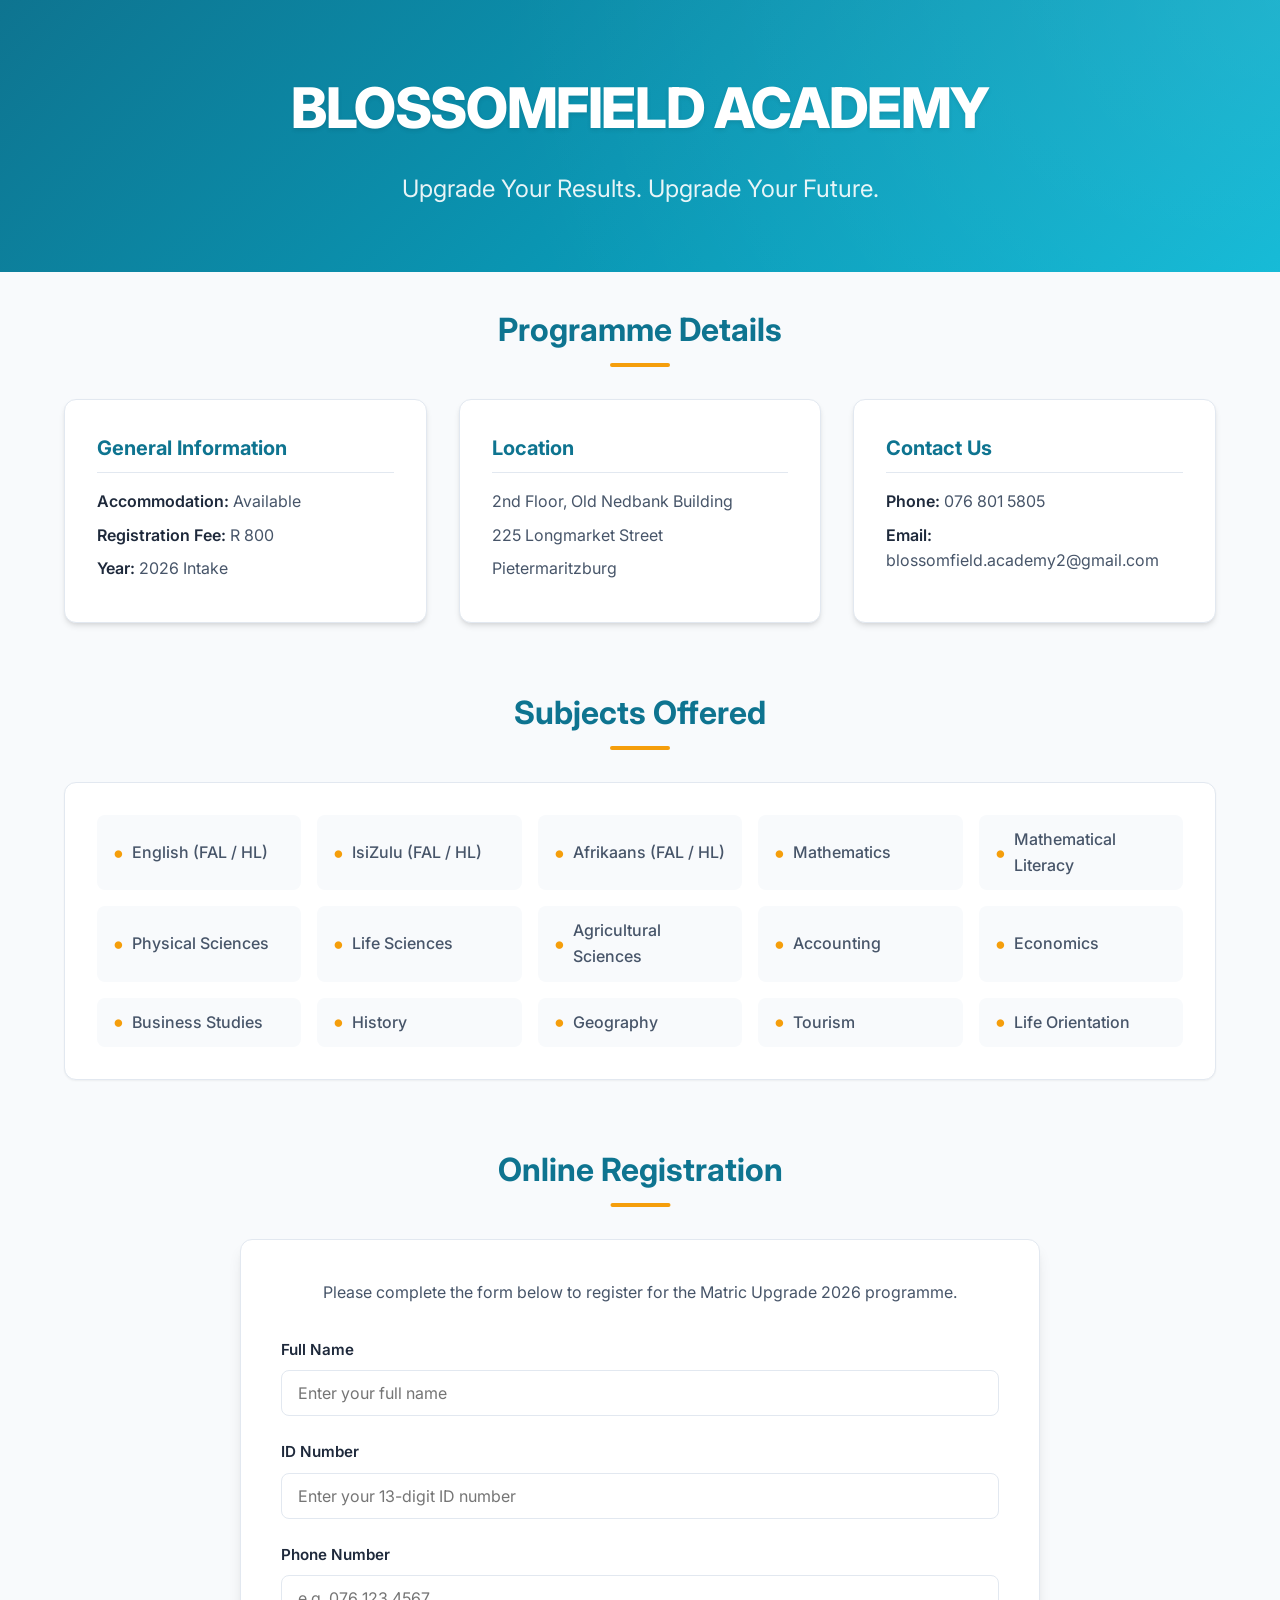
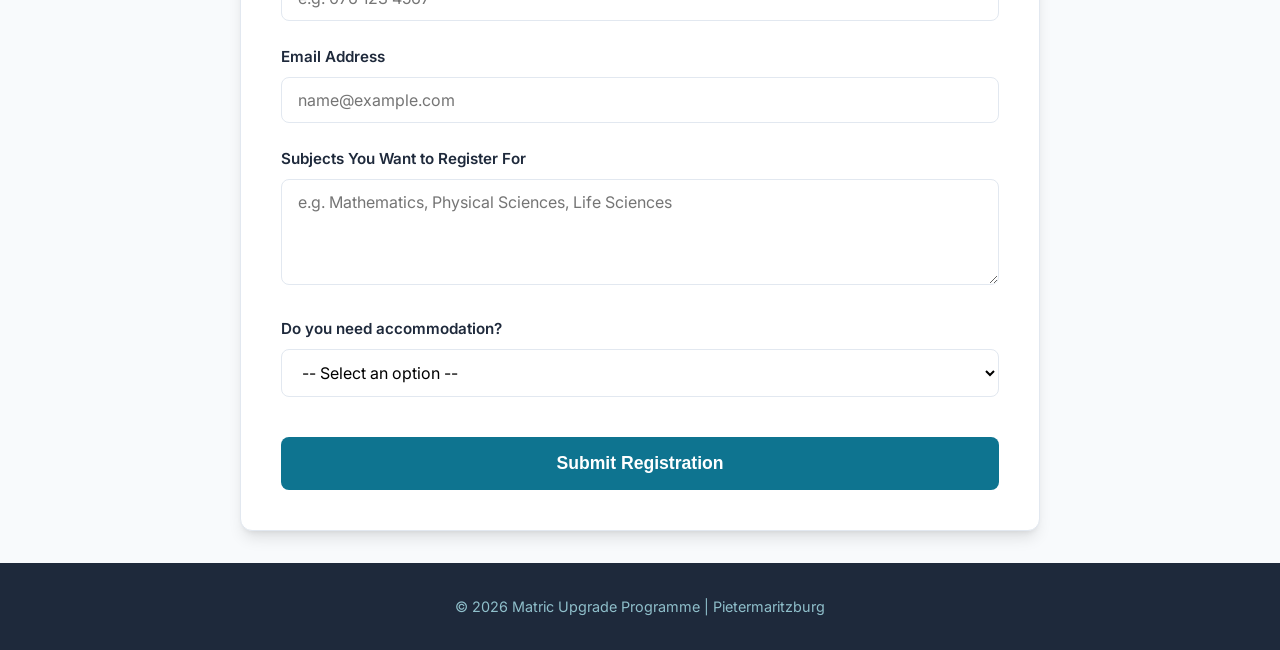
==== index.html @ 8e7c63e6 "Refactor codebase for Vercel deployment: structure fix and UI modernization" ====
<!DOCTYPE html>
<html lang="en">
<head>
    <meta charset="UTF-8">
    <meta name="viewport" content="width=device-width, initial-scale=1.0">
    <title>Matric Upgrade 2026 | Blossomfield Academy</title>
    <meta name="description" content="Upgrade your Matric results with Blossomfield Academy in Pietermaritzburg. 2026 Registrations Open. Accommodation available.">
    
    <!-- Google Fonts -->
    <link rel="preconnect" href="https://fonts.googleapis.com">
    <link rel="preconnect" href="https://fonts.gstatic.com" crossorigin>
    <link href="https://fonts.googleapis.com/css2?family=Inter:wght@400;500;600;700;800&display=swap" rel="stylesheet">
    
    <!-- Custom Styles -->
    <link rel="stylesheet" href="styles.css">
    
    <!-- Favicon -->
    <link rel="icon" href="data:image/svg+xml,<svg xmlns=%22http://www.w3.org/2000/svg%22 viewBox=%220 0 100 100%22><text y=%22.9em%22 font-size=%2290%22>🎓</text></svg>">
</head>
<body>

    <header>
        <h1>BLOSSOMFIELD ACADEMY</h1>
        <p>Upgrade Your Results. Upgrade Your Future.</p>
    </header>

    <main>
        <!-- Info Section -->
        <section class="info-container">
            <h2>Programme Details</h2>
            <div class="info-grid">
                <div class="card">
                    <h3>General Information</h3>
                    <p><strong>Accommodation:</strong> Available</p>
                    <p><strong>Registration Fee:</strong> R 800</p>
                    <p><strong>Year:</strong> 2026 Intake</p>
                </div>
                
                <div class="card">
                    <h3>Location</h3>
                    <p>2nd Floor, Old Nedbank Building</p>
                    <p>225 Longmarket Street</p>
                    <p>Pietermaritzburg</p>
                </div>
                
                <div class="card">
                    <h3>Contact Us</h3>
                    <p><strong>Phone:</strong> <a href="tel:0768015805" style="color:inherit; text-decoration:none;">076 801 5805</a></p>
                    <p><strong>Email:</strong> <a href="mailto:blossomfield.academy2@gmail.com" style="color:inherit; text-decoration:none;">blossomfield.academy2@gmail.com</a></p>
                </div>
            </div>
        </section>

        <!-- Subjects Section -->
        <section>
            <h2>Subjects Offered</h2>
            <div class="subjects-container">
                <ul class="subjects-list">
                    <li>English (FAL / HL)</li>
                    <li>IsiZulu (FAL / HL)</li>
                    <li>Afrikaans (FAL / HL)</li>
                    <li>Mathematics</li>
                    <li>Mathematical Literacy</li>
                    <li>Physical Sciences</li>
                    <li>Life Sciences</li>
                    <li>Agricultural Sciences</li>
                    <li>Accounting</li>
                    <li>Economics</li>
                    <li>Business Studies</li>
                    <li>History</li>
                    <li>Geography</li>
                    <li>Tourism</li>
                    <li>Life Orientation</li>
                </ul>
            </div>
        </section>

        <!-- Registration Form Section -->
        <section class="registration-section">
            <h2>Online Registration</h2>
            <div class="form-card">
                <p style="margin-bottom: 2rem; color: var(--text-secondary); text-align: center;">Please complete the form below to register for the Matric Upgrade 2026 programme.</p>
                
                <form action="#" method="post">
                    <div class="form-group">
                        <label for="fullname">Full Name</label>
                        <input type="text" id="fullname" name="fullname" required placeholder="Enter your full name" />
                    </div>

                    <div class="form-group">
                        <label for="idnumber">ID Number</label>
                        <input type="text" id="idnumber" name="idnumber" required placeholder="Enter your 13-digit ID number" />
                    </div>

                    <div class="form-group">
                        <label for="phone">Phone Number</label>
                        <input type="tel" id="phone" name="phone" required placeholder="e.g. 076 123 4567" />
                    </div>

                    <div class="form-group">
                        <label for="email">Email Address</label>
                        <input type="email" id="email" name="email" placeholder="name@example.com" />
                    </div>

                    <div class="form-group">
                        <label for="subjects">Subjects You Want to Register For</label>
                        <textarea id="subjects" name="subjects" rows="4" placeholder="e.g. Mathematics, Physical Sciences, Life Sciences" required></textarea>
                    </div>

                    <div class="form-group">
                        <label for="accommodation">Do you need accommodation?</label>
                        <select id="accommodation" name="accommodation" required>
                            <option value="">-- Select an option --</option>
                            <option value="Yes">Yes</option>
                            <option value="No">No</option>
                        </select>
                    </div>

                    <button type="submit">Submit Registration</button>
                </form>
            </div>
        </section>
    </main>

    <footer>
        <p>&copy; 2026 Matric Upgrade Programme | Pietermaritzburg</p>
    </footer>

</body>
</html>
---- styles.css ----
:root {
  --primary-color: #0e7490;
  --primary-hover: #155e75;
  --secondary-color: #06b6d4;
  --accent-color: #f59e0b;
  --background-color: #f8fafc;
  --surface-color: #ffffff;
  --text-primary: #1e293b;
  --text-secondary: #475569;
  --border-color: #e2e8f0;
  --shadow-sm: 0 1px 2px 0 rgb(0 0 0 / 0.05);
  --shadow-md: 0 4px 6px -1px rgb(0 0 0 / 0.1), 0 2px 4px -2px rgb(0 0 0 / 0.1);
  --shadow-lg: 0 10px 15px -3px rgb(0 0 0 / 0.1), 0 4px 6px -4px rgb(0 0 0 / 0.1);
  --radius-md: 0.5rem;
  --radius-lg: 0.75rem;
  --font-sans: 'Inter', system-ui, -apple-system, sans-serif;
}

*, *::before, *::after {
  box-sizing: border-box;
  margin: 0;
  padding: 0;
}

body {
  font-family: var(--font-sans);
  background-color: var(--background-color);
  color: var(--text-primary);
  line-height: 1.6;
  -webkit-font-smoothing: antialiased;
}

/* Header */
header {
  background: linear-gradient(135deg, var(--primary-color), var(--secondary-color));
  color: white;
  padding: 4rem 1rem;
  text-align: center;
  position: relative;
  overflow: hidden;
}

header::before {
  content: '';
  position: absolute;
  top: 0;
  left: 0;
  right: 0;
  bottom: 0;
  background: radial-gradient(circle at top right, rgba(255,255,255,0.1) 0%, transparent 60%);
  pointer-events: none;
}

header h1 {
  font-size: clamp(2rem, 5vw, 3.5rem);
  font-weight: 800;
  margin-bottom: 1rem;
  letter-spacing: -0.025em;
  text-shadow: 0 2px 4px rgba(0,0,0,0.1);
}

header p {
  font-size: clamp(1.1rem, 3vw, 1.5rem);
  opacity: 0.9;
  max-width: 600px;
  margin: 0 auto;
}

/* Layout */
main {
  max-width: 1200px;
  margin: 0 auto;
  padding: 2rem 1.5rem;
  display: flex;
  flex-direction: column;
  gap: 4rem;
}

section {
  width: 100%;
}

h2 {
  color: var(--primary-color);
  font-size: 2rem;
  margin-bottom: 2rem;
  text-align: center;
  font-weight: 700;
  position: relative;
  display: inline-block;
  left: 50%;
  transform: translateX(-50%);
}

h2::after {
  content: '';
  display: block;
  width: 60px;
  height: 4px;
  background: var(--accent-color);
  margin: 0.5rem auto 0;
  border-radius: 2px;
}

/* Info Cards */
.info-grid {
  display: grid;
  grid-template-columns: repeat(auto-fit, minmax(300px, 1fr));
  gap: 2rem;
}

.card {
  background: var(--surface-color);
  padding: 2rem;
  border-radius: var(--radius-lg);
  box-shadow: var(--shadow-md);
  transition: transform 0.2s ease, box-shadow 0.2s ease;
  border: 1px solid var(--border-color);
}

.card:hover {
  transform: translateY(-4px);
  box-shadow: var(--shadow-lg);
}

.card h3 {
  color: var(--primary-color);
  font-size: 1.25rem;
  margin-bottom: 1rem;
  border-bottom: 1px solid var(--border-color);
  padding-bottom: 0.5rem;
}

.card p {
  color: var(--text-secondary);
  margin-bottom: 0.5rem;
}

.card strong {
  color: var(--text-primary);
  font-weight: 600;
}

/* Subjects List */
.subjects-container {
  background: var(--surface-color);
  padding: 2rem;
  border-radius: var(--radius-lg);
  box-shadow: var(--shadow-sm);
  border: 1px solid var(--border-color);
}

.subjects-list {
  display: grid;
  grid-template-columns: repeat(auto-fill, minmax(200px, 1fr));
  gap: 1rem;
  list-style: none;
  padding: 0;
}

.subjects-list li {
  background: var(--background-color);
  padding: 0.75rem 1rem;
  border-radius: var(--radius-md);
  color: var(--text-secondary);
  font-weight: 500;
  display: flex;
  align-items: center;
}

.subjects-list li::before {
  content: '•';
  color: var(--accent-color);
  font-weight: bold;
  font-size: 1.5rem;
  margin-right: 0.5rem;
  line-height: 1;
}

/* Form */
.registration-section {
  max-width: 800px;
  margin: 0 auto;
}

.form-card {
  background: var(--surface-color);
  padding: 2.5rem;
  border-radius: var(--radius-lg);
  box-shadow: var(--shadow-lg);
  border: 1px solid var(--border-color);
}

.form-group {
  margin-bottom: 1.5rem;
}

label {
  display: block;
  margin-bottom: 0.5rem;
  color: var(--text-primary);
  font-weight: 600;
  font-size: 0.95rem;
}

input, select, textarea {
  width: 100%;
  padding: 0.75rem 1rem;
  border: 1px solid var(--border-color);
  border-radius: var(--radius-md);
  font-size: 1rem;
  font-family: var(--font-sans);
  transition: border-color 0.2s, box-shadow 0.2s;
  background-color: #fff;
}

input:focus, select:focus, textarea:focus {
  outline: none;
  border-color: var(--secondary-color);
  box-shadow: 0 0 0 3px rgba(6, 182, 212, 0.1);
}

button[type="submit"] {
  width: 100%;
  padding: 1rem;
  background: var(--primary-color);
  color: white;
  border: none;
  border-radius: var(--radius-md);
  font-size: 1.1rem;
  font-weight: 600;
  cursor: pointer;
  transition: background-color 0.2s, transform 0.1s;
  margin-top: 1rem;
}

button[type="submit"]:hover {
  background: var(--primary-hover);
}

button[type="submit"]:active {
  transform: scale(0.98);
}

/* Footer */
footer {
  background: #1e293b;
  color: #ace5ef;
  text-align: center;
  padding: 2rem;
  margin-top: auto;
}

footer p {
  opacity: 0.8;
  font-size: 0.9rem;
}

/* Utilities */
@media (max-width: 640px) {
  header {
    padding: 3rem 1rem;
  }
  
  .form-card {
    padding: 1.5rem;
  }
}
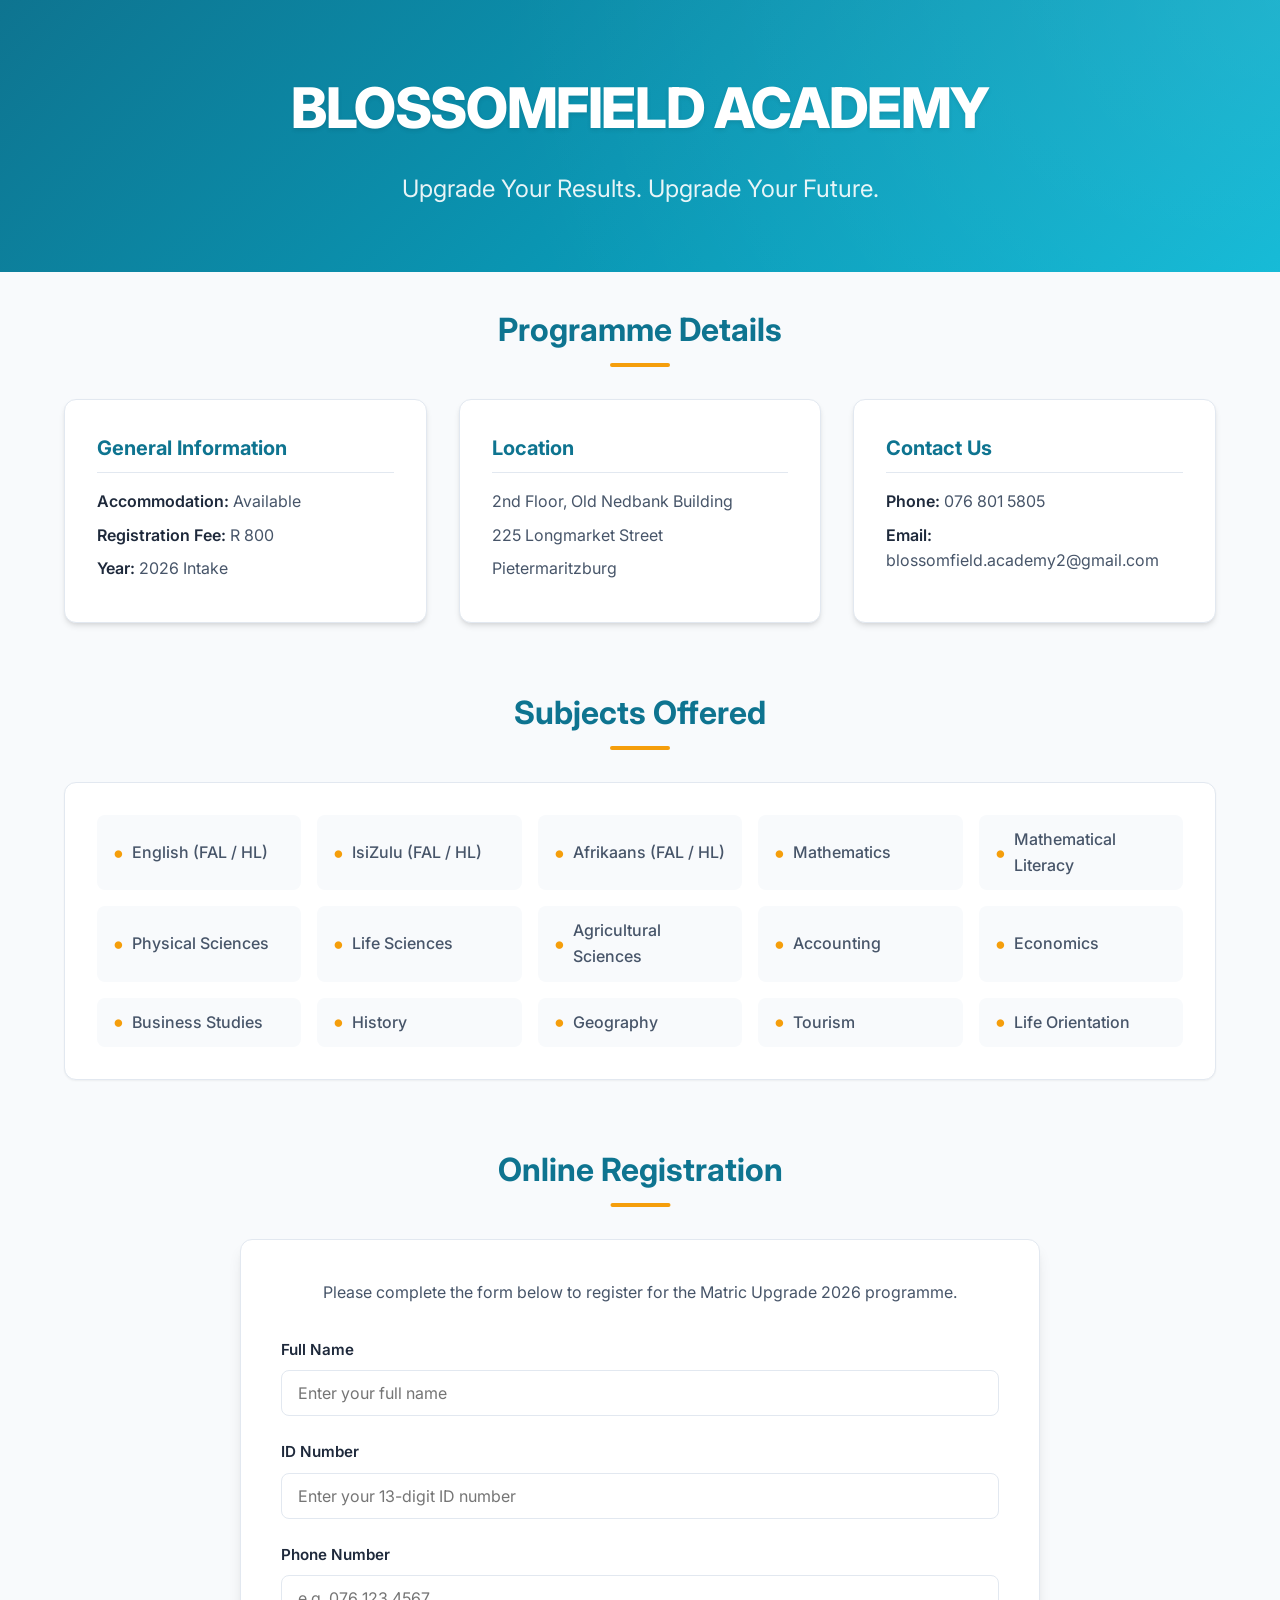
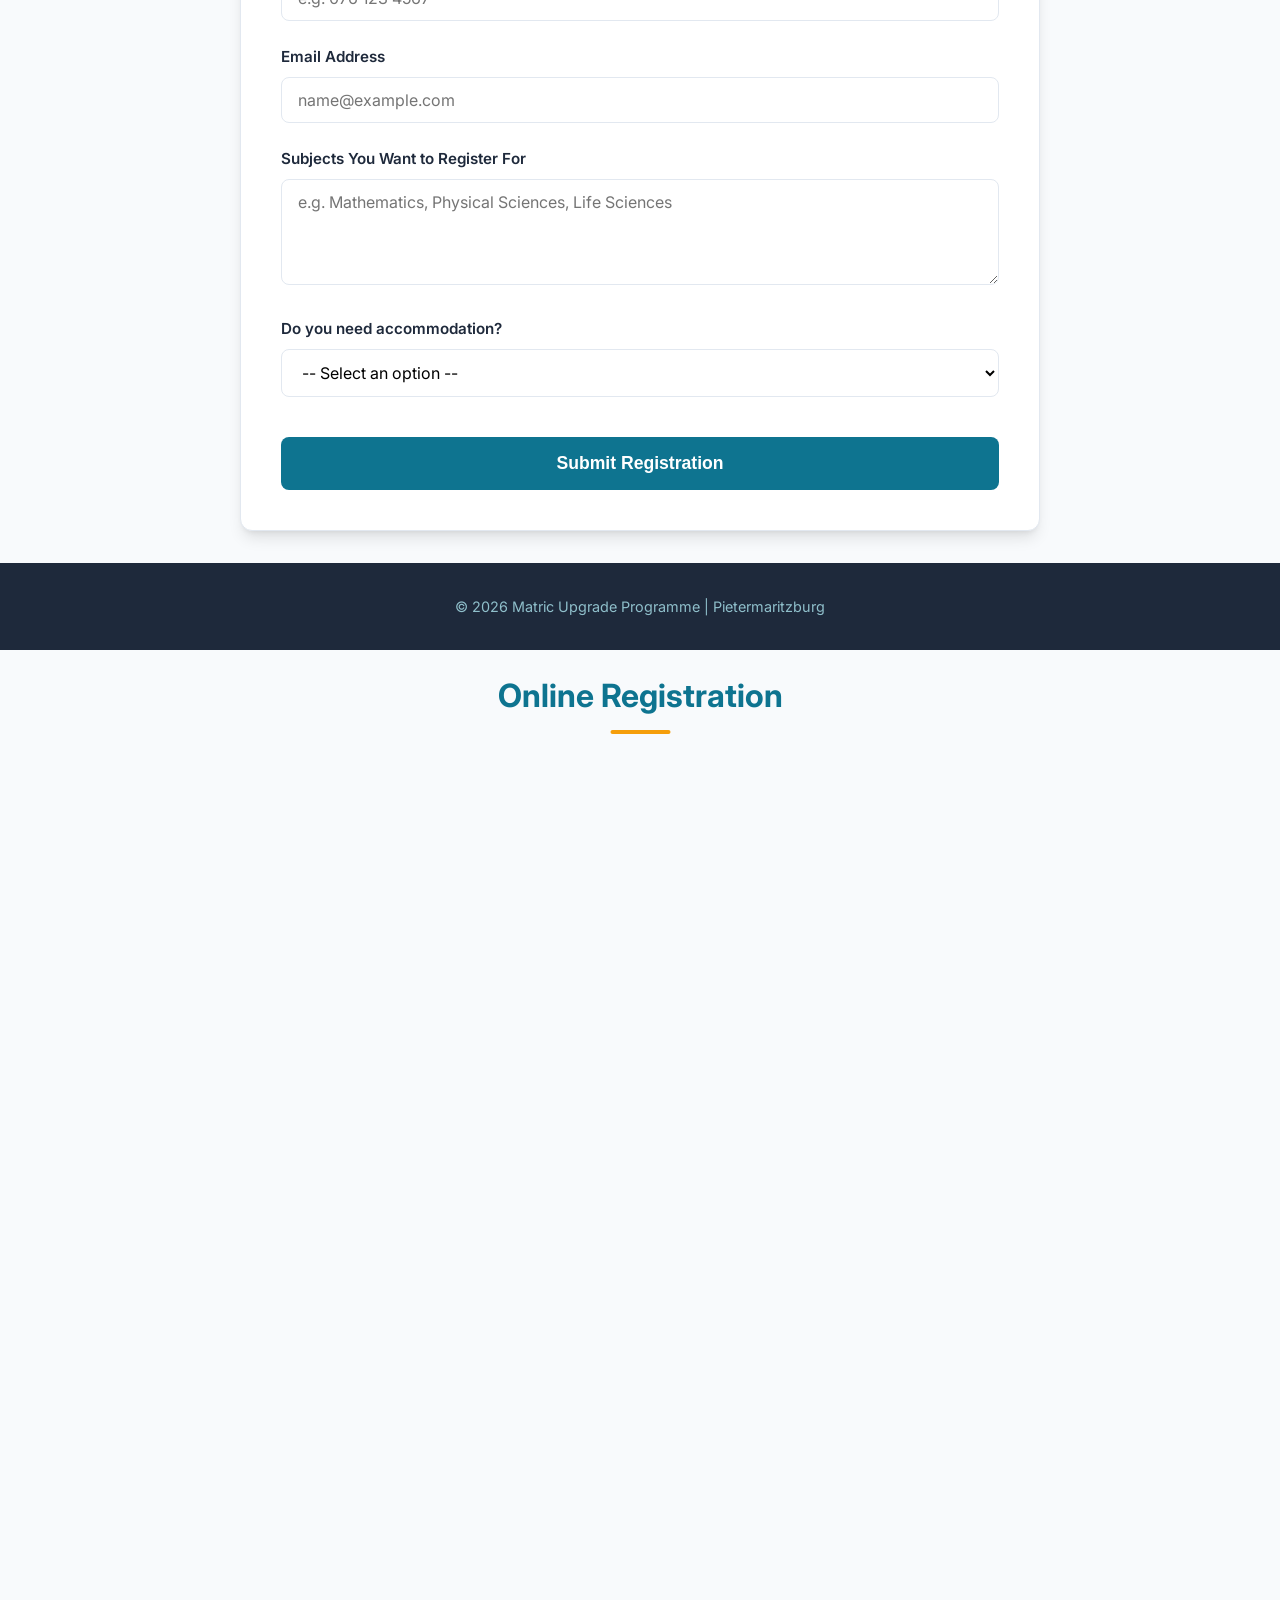
==== commit 76cc1aa5: "Add online registration section to index.html Added an online registration section with an embedded " ====
--- a/index.html
+++ b/index.html
@@ -6,7 +6,9 @@
     <title>Matric Upgrade 2026 | Blossomfield Academy</title>
     <meta name="description" content="Upgrade your Matric results with Blossomfield Academy in Pietermaritzburg. 2026 Registrations Open. Accommodation available.">
     
-    <!-- Google Fonts -->
+   
+     <!-- Google Fonts -->
+     <!-- Google Fonts -->
     <link rel="preconnect" href="https://fonts.googleapis.com">
     <link rel="preconnect" href="https://fonts.gstatic.com" crossorigin>
     <link href="https://fonts.googleapis.com/css2?family=Inter:wght@400;500;600;700;800&display=swap" rel="stylesheet">
@@ -126,5 +128,19 @@
         <p>&copy; 2026 Matric Upgrade Programme | Pietermaritzburg</p>
     </footer>
 
+    <section style="max-width:1000px; margin:auto; padding:20px;">
+  <h2>Online Registration</h2>
+
+  <!-- Google Form -->
+  <iframe
+    src="https://docs.google.com/forms/d/e/1FAIpQLScC9VrIF9s4HOeTbGZJ7C42Wqtk4zWkC0oaYP2HS46E_o_3qg/viewform?embedded=true"
+    width="100%"
+    height="1200"
+    frameborder="0"
+    marginheight="0"
+    marginwidth="0">
+    Loading…
+  </iframe>
+</section>
 </body>
 </html>
